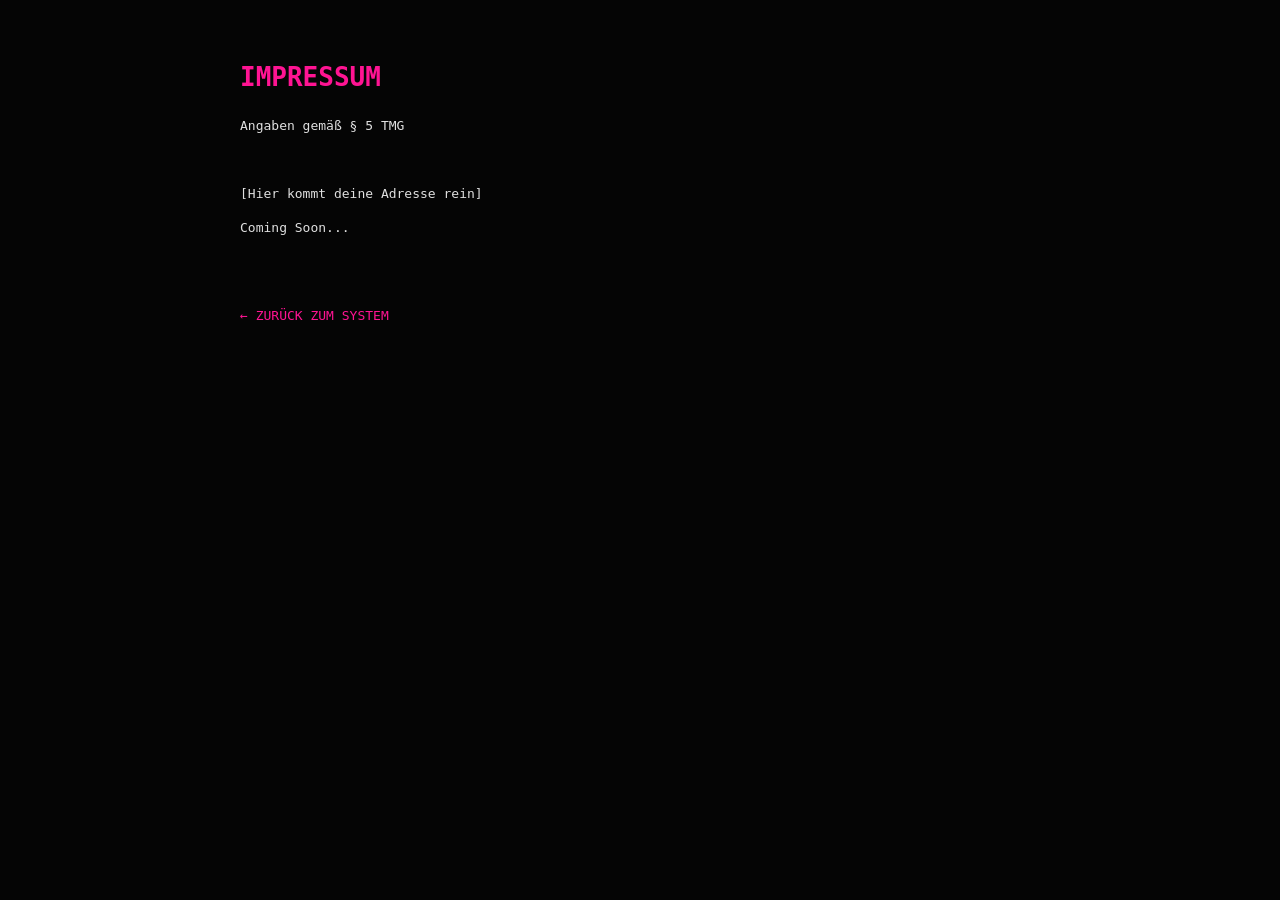
==== datenschutz.html @ 4d63f38e "Add files via upload" ====
<!DOCTYPE html>
<html lang="de">
<head>
    <meta charset="UTF-8">
    <meta name="viewport" content="width=device-width, initial-scale=1.0">
    <title>Datenschutz</title>
    <link rel="icon" type="image/png" href="logo.png">
    <style>
        body {
            background-color: #050505; /* Dein fast-schwarzer Hintergrund */
            color: #e0e0e0;            /* Helle Schrift */
            font-family: monospace;    /* Terminal Look */
            padding: 40px;
            max-width: 800px;
            margin: 0 auto;
            line-height: 1.6;
        }
        h1 { color: #FF1493; }         /* Dein Neon-Pink */
        a { color: #FF1493; text-decoration: none; }
    </style>
</head>
<body>
    <h1>IMPRESSUM</h1>
    <p>Angaben gemäß § 5 TMG</p>
    <br>
    <p>[Hier kommt deine Adresse rein]</p>
    <p>Coming Soon...</p>
    <br><br>
    <p><a href="index.html">← ZURÜCK ZUM SYSTEM</a></p>
</body>
</html>
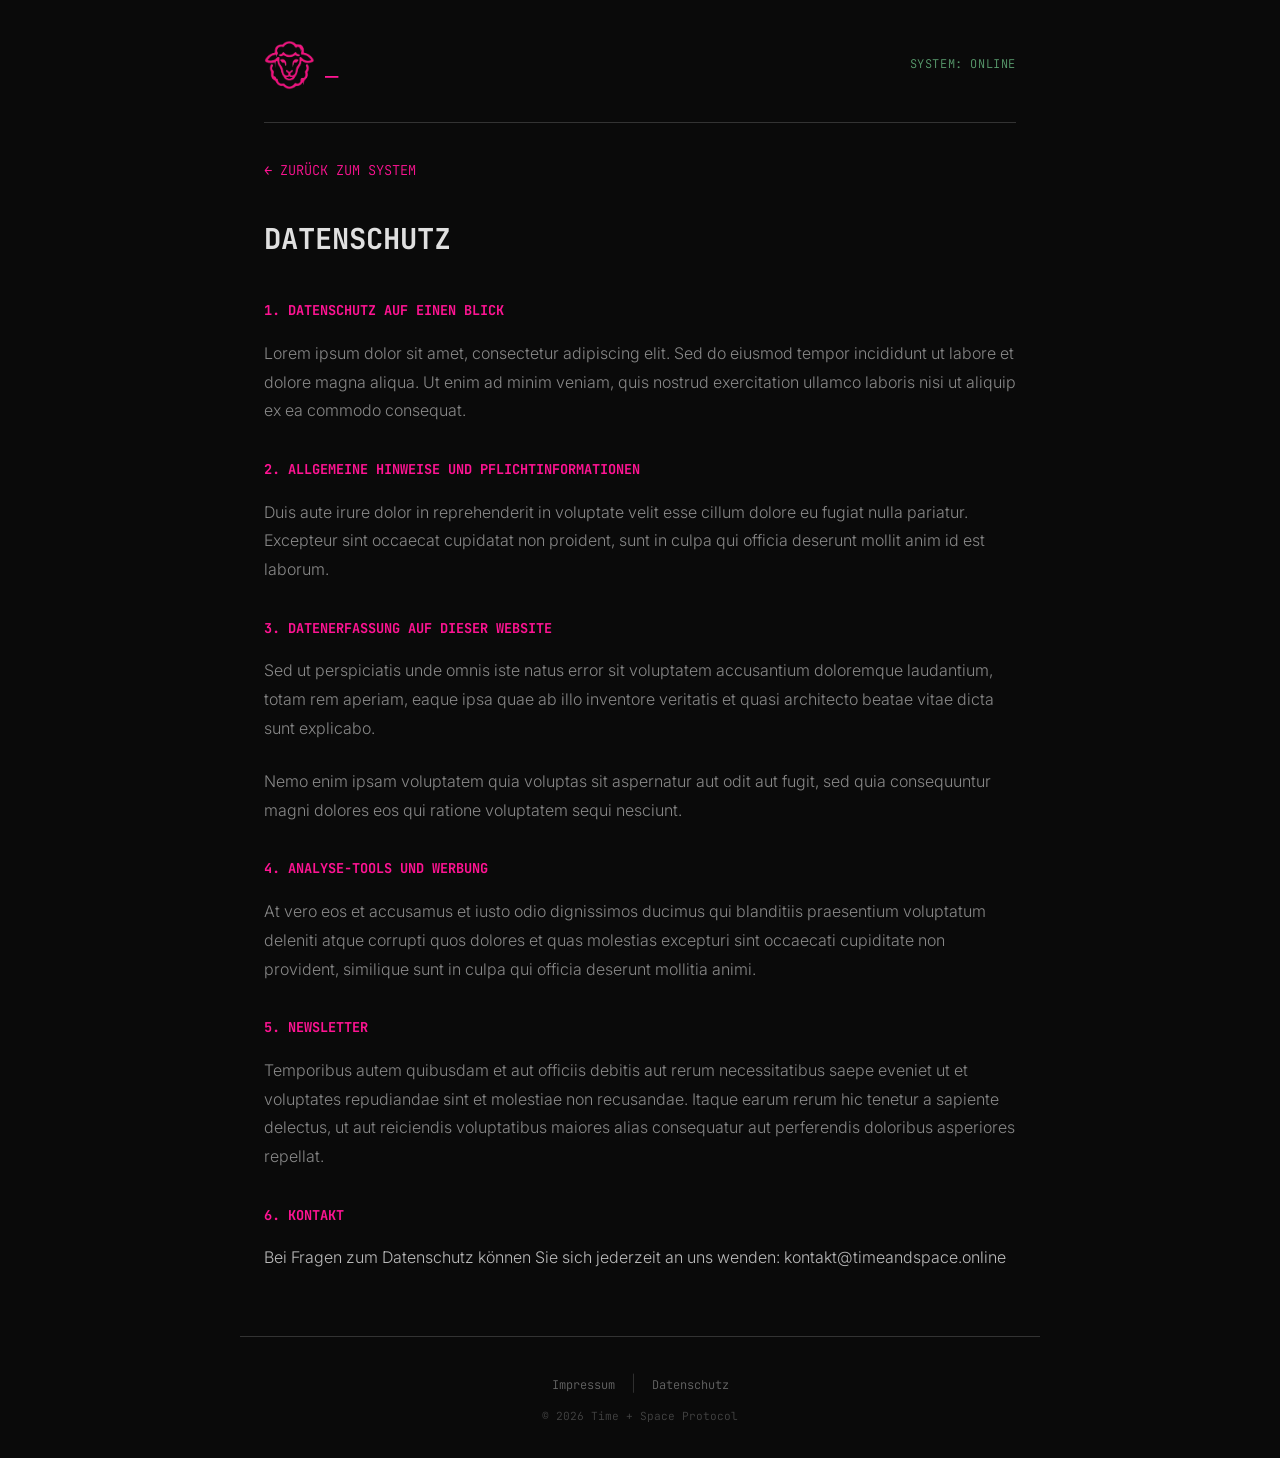
==== commit 7ef7c484: "Add files via upload" ====
--- a/datenschutz.html
+++ b/datenschutz.html
@@ -3,29 +3,212 @@
 <head>
     <meta charset="UTF-8">
     <meta name="viewport" content="width=device-width, initial-scale=1.0">
-    <title>Datenschutz</title>
+    <title>Datenschutz | Time & Space</title>
     <link rel="icon" type="image/png" href="logo.png">
+    <link rel="preconnect" href="https://fonts.googleapis.com">
+    <link rel="preconnect" href="https://fonts.gstatic.com" crossorigin>
+    <link href="https://fonts.googleapis.com/css2?family=Inter:wght@300;400&family=JetBrains+Mono:wght@400;700&display=swap" rel="stylesheet">
     <style>
+        *, *::before, *::after { margin: 0; padding: 0; box-sizing: border-box; }
+
         body {
-            background-color: #050505; /* Dein fast-schwarzer Hintergrund */
-            color: #e0e0e0;            /* Helle Schrift */
-            font-family: monospace;    /* Terminal Look */
-            padding: 40px;
+            background-color: #0A0A0A;
+            color: #E0E0E0;
+            font-family: 'Inter', sans-serif;
+            font-weight: 300;
+            line-height: 1.8;
+            min-height: 100vh;
+            display: flex;
+            flex-direction: column;
+        }
+
+        .terminal-container {
             max-width: 800px;
             margin: 0 auto;
-            line-height: 1.6;
-        }
-        h1 { color: #FF1493; }         /* Dein Neon-Pink */
-        a { color: #FF1493; text-decoration: none; }
+            padding: 40px 24px;
+            width: 100%;
+            flex: 1;
+        }
+
+        header {
+            display: flex;
+            justify-content: space-between;
+            align-items: center;
+            padding-bottom: 2rem;
+            border-bottom: 1px solid #333;
+            margin-bottom: 2rem;
+        }
+
+        header a {
+            display: flex;
+            align-items: center;
+            text-decoration: none;
+        }
+
+        header img {
+            height: 50px;
+            width: auto;
+        }
+
+        .blink {
+            margin-left: 10px;
+            font-size: 30px;
+            line-height: 0;
+            color: #FF1493;
+            animation: blink-anim 1s step-end infinite;
+        }
+
+        @keyframes blink-anim {
+            50% { opacity: 0; }
+        }
+
+        .status-light {
+            font-family: 'JetBrains Mono', monospace;
+            font-size: 0.75rem;
+            color: #5a9e6f;
+            letter-spacing: 0.05em;
+        }
+
+        .back-link {
+            display: inline-block;
+            color: #FF1493;
+            text-decoration: none;
+            font-family: 'JetBrains Mono', monospace;
+            font-size: 0.85rem;
+            margin-bottom: 2rem;
+            transition: opacity 0.2s;
+        }
+
+        .back-link:hover {
+            opacity: 0.7;
+        }
+
+        h1 {
+            font-family: 'JetBrains Mono', monospace;
+            font-size: 1.8rem;
+            font-weight: 700;
+            color: #E0E0E0;
+            margin-bottom: 2rem;
+        }
+
+        h3 {
+            font-family: 'JetBrains Mono', monospace;
+            font-size: 0.85rem;
+            font-weight: 700;
+            color: #FF1493;
+            margin-bottom: 1rem;
+            margin-top: 2rem;
+        }
+
+        p {
+            color: #888;
+            line-height: 1.8;
+            margin-bottom: 1.5rem;
+        }
+
+        .contact-info {
+            color: #bbb;
+        }
+
+        footer {
+            max-width: 800px;
+            margin: 0 auto;
+            padding: 2rem 24px;
+            border-top: 1px solid #333;
+            width: 100%;
+            text-align: center;
+        }
+
+        .legal-links {
+            margin-bottom: 0.5rem;
+        }
+
+        .legal-links a {
+            color: #666;
+            text-decoration: none;
+            font-family: 'JetBrains Mono', monospace;
+            font-size: 0.75rem;
+            transition: color 0.2s;
+        }
+
+        .legal-links a:hover {
+            color: #FF1493;
+        }
+
+        .separator {
+            color: #333;
+            margin: 0 0.75rem;
+        }
+
+        .copy {
+            color: #444;
+            font-size: 0.7rem;
+            font-family: 'JetBrains Mono', monospace;
+        }
     </style>
 </head>
 <body>
-    <h1>IMPRESSUM</h1>
-    <p>Angaben gemäß § 5 TMG</p>
-    <br>
-    <p>[Hier kommt deine Adresse rein]</p>
-    <p>Coming Soon...</p>
-    <br><br>
-    <p><a href="index.html">← ZURÜCK ZUM SYSTEM</a></p>
+    <div class="terminal-container">
+
+        <header>
+            <div style="display: flex; align-items: center;">
+                <a href="index.html">
+                    <img src="logo.png" alt="Pink Sheep Logo">
+                    <span class="blink">_</span>
+                </a>
+            </div>
+            <div class="status-light">SYSTEM: ONLINE</div>
+        </header>
+
+        <section>
+            <a href="index.html" class="back-link">&larr; ZUR&Uuml;CK ZUM SYSTEM</a>
+
+            <h1>DATENSCHUTZ</h1>
+
+            <h3>1. DATENSCHUTZ AUF EINEN BLICK</h3>
+            <p>
+                Lorem ipsum dolor sit amet, consectetur adipiscing elit. Sed do eiusmod tempor incididunt ut labore et dolore magna aliqua. Ut enim ad minim veniam, quis nostrud exercitation ullamco laboris nisi ut aliquip ex ea commodo consequat.
+            </p>
+
+            <h3>2. ALLGEMEINE HINWEISE UND PFLICHTINFORMATIONEN</h3>
+            <p>
+                Duis aute irure dolor in reprehenderit in voluptate velit esse cillum dolore eu fugiat nulla pariatur. Excepteur sint occaecat cupidatat non proident, sunt in culpa qui officia deserunt mollit anim id est laborum.
+            </p>
+
+            <h3>3. DATENERFASSUNG AUF DIESER WEBSITE</h3>
+            <p>
+                Sed ut perspiciatis unde omnis iste natus error sit voluptatem accusantium doloremque laudantium, totam rem aperiam, eaque ipsa quae ab illo inventore veritatis et quasi architecto beatae vitae dicta sunt explicabo.
+            </p>
+            <p>
+                Nemo enim ipsam voluptatem quia voluptas sit aspernatur aut odit aut fugit, sed quia consequuntur magni dolores eos qui ratione voluptatem sequi nesciunt.
+            </p>
+
+            <h3>4. ANALYSE-TOOLS UND WERBUNG</h3>
+            <p>
+                At vero eos et accusamus et iusto odio dignissimos ducimus qui blanditiis praesentium voluptatum deleniti atque corrupti quos dolores et quas molestias excepturi sint occaecati cupiditate non provident, similique sunt in culpa qui officia deserunt mollitia animi.
+            </p>
+
+            <h3>5. NEWSLETTER</h3>
+            <p>
+                Temporibus autem quibusdam et aut officiis debitis aut rerum necessitatibus saepe eveniet ut et voluptates repudiandae sint et molestiae non recusandae. Itaque earum rerum hic tenetur a sapiente delectus, ut aut reiciendis voluptatibus maiores alias consequatur aut perferendis doloribus asperiores repellat.
+            </p>
+
+            <h3>6. KONTAKT</h3>
+            <p class="contact-info">
+                Bei Fragen zum Datenschutz k&ouml;nnen Sie sich jederzeit an uns wenden: kontakt@timeandspace.online
+            </p>
+        </section>
+
+    </div>
+
+    <footer>
+        <div class="legal-links">
+            <a href="impressum.html">Impressum</a>
+            <span class="separator">|</span>
+            <a href="datenschutz.html">Datenschutz</a>
+        </div>
+        <div class="copy">&copy; 2026 Time + Space Protocol</div>
+    </footer>
+
 </body>
-</html>+</html>
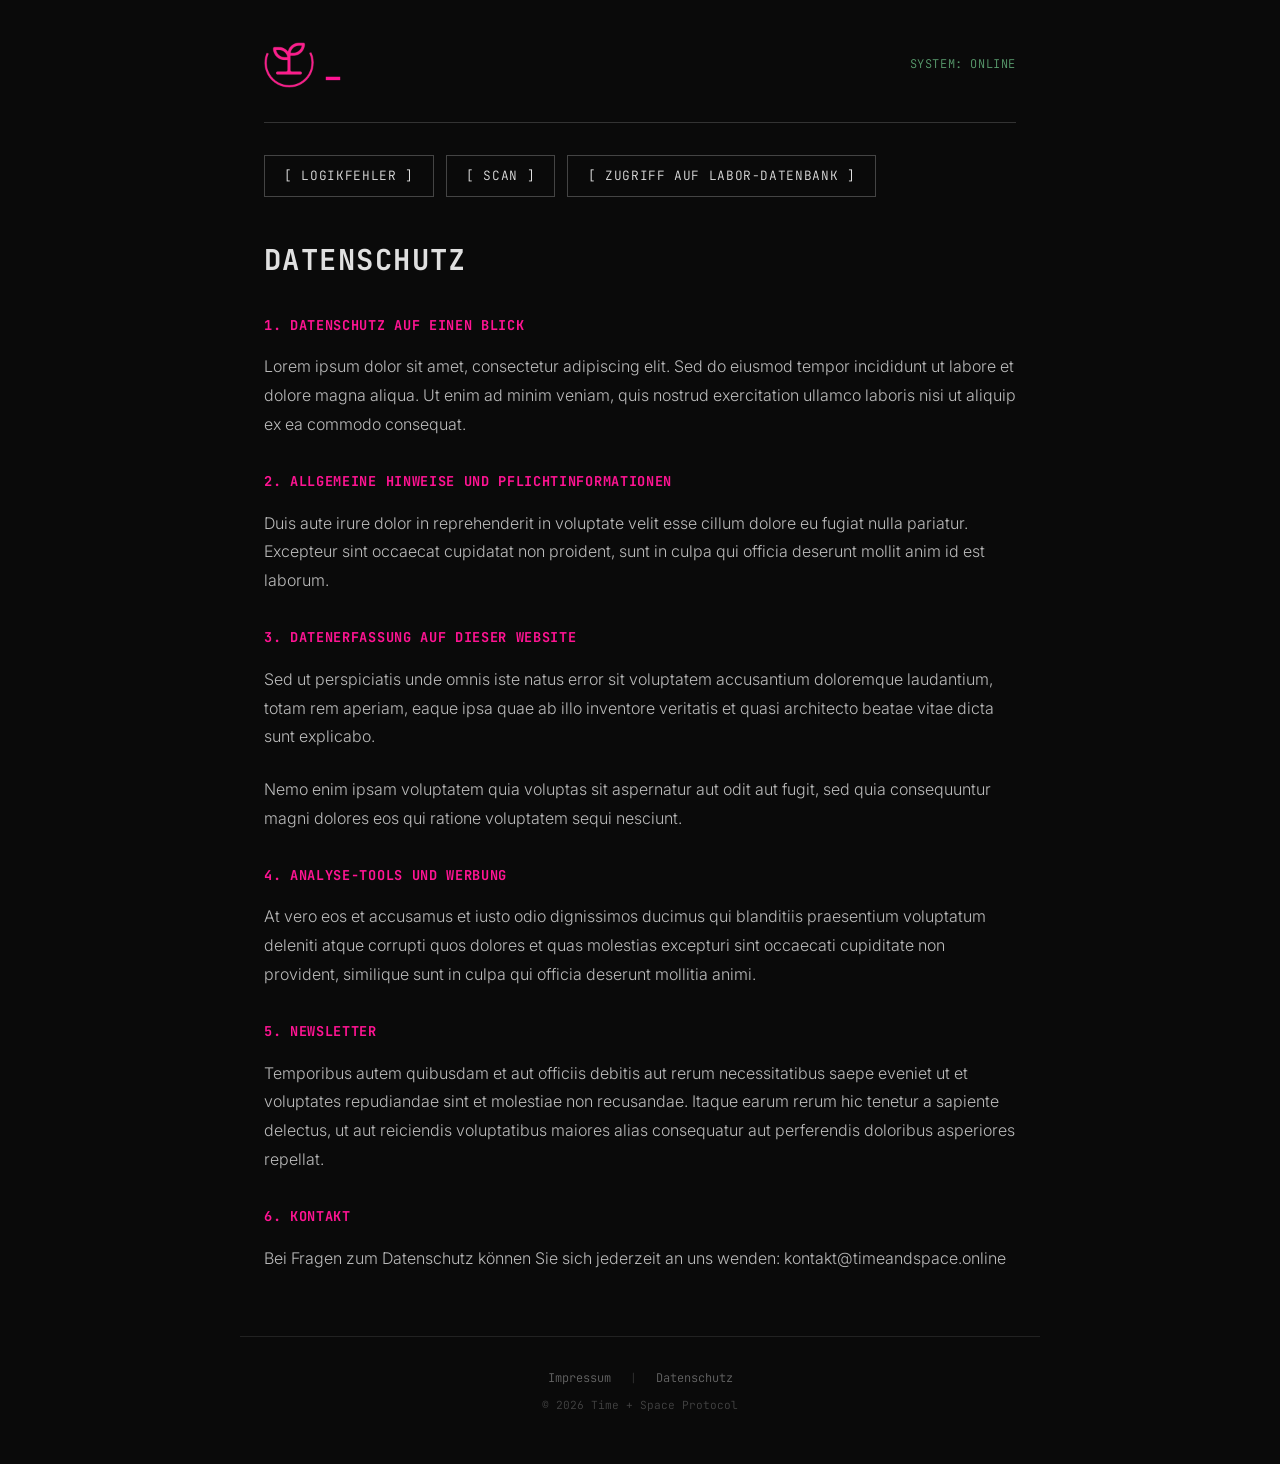
==== commit e51836ec: "Add files via upload" ====
--- a/datenschutz.html
+++ b/datenschutz.html
@@ -8,150 +8,13 @@
     <link rel="preconnect" href="https://fonts.googleapis.com">
     <link rel="preconnect" href="https://fonts.gstatic.com" crossorigin>
     <link href="https://fonts.googleapis.com/css2?family=Inter:wght@300;400&family=JetBrains+Mono:wght@400;700&display=swap" rel="stylesheet">
-    <style>
-        *, *::before, *::after { margin: 0; padding: 0; box-sizing: border-box; }
-
-        body {
-            background-color: #0A0A0A;
-            color: #E0E0E0;
-            font-family: 'Inter', sans-serif;
-            font-weight: 300;
-            line-height: 1.8;
-            min-height: 100vh;
-            display: flex;
-            flex-direction: column;
-        }
-
-        .terminal-container {
-            max-width: 800px;
-            margin: 0 auto;
-            padding: 40px 24px;
-            width: 100%;
-            flex: 1;
-        }
-
-        header {
-            display: flex;
-            justify-content: space-between;
-            align-items: center;
-            padding-bottom: 2rem;
-            border-bottom: 1px solid #333;
-            margin-bottom: 2rem;
-        }
-
-        header a {
-            display: flex;
-            align-items: center;
-            text-decoration: none;
-        }
-
-        header img {
-            height: 50px;
-            width: auto;
-        }
-
-        .blink {
-            margin-left: 10px;
-            font-size: 30px;
-            line-height: 0;
-            color: #FF1493;
-            animation: blink-anim 1s step-end infinite;
-        }
-
-        @keyframes blink-anim {
-            50% { opacity: 0; }
-        }
-
-        .status-light {
-            font-family: 'JetBrains Mono', monospace;
-            font-size: 0.75rem;
-            color: #5a9e6f;
-            letter-spacing: 0.05em;
-        }
-
-        .back-link {
-            display: inline-block;
-            color: #FF1493;
-            text-decoration: none;
-            font-family: 'JetBrains Mono', monospace;
-            font-size: 0.85rem;
-            margin-bottom: 2rem;
-            transition: opacity 0.2s;
-        }
-
-        .back-link:hover {
-            opacity: 0.7;
-        }
-
-        h1 {
-            font-family: 'JetBrains Mono', monospace;
-            font-size: 1.8rem;
-            font-weight: 700;
-            color: #E0E0E0;
-            margin-bottom: 2rem;
-        }
-
-        h3 {
-            font-family: 'JetBrains Mono', monospace;
-            font-size: 0.85rem;
-            font-weight: 700;
-            color: #FF1493;
-            margin-bottom: 1rem;
-            margin-top: 2rem;
-        }
-
-        p {
-            color: #888;
-            line-height: 1.8;
-            margin-bottom: 1.5rem;
-        }
-
-        .contact-info {
-            color: #bbb;
-        }
-
-        footer {
-            max-width: 800px;
-            margin: 0 auto;
-            padding: 2rem 24px;
-            border-top: 1px solid #333;
-            width: 100%;
-            text-align: center;
-        }
-
-        .legal-links {
-            margin-bottom: 0.5rem;
-        }
-
-        .legal-links a {
-            color: #666;
-            text-decoration: none;
-            font-family: 'JetBrains Mono', monospace;
-            font-size: 0.75rem;
-            transition: color 0.2s;
-        }
-
-        .legal-links a:hover {
-            color: #FF1493;
-        }
-
-        .separator {
-            color: #333;
-            margin: 0 0.75rem;
-        }
-
-        .copy {
-            color: #444;
-            font-size: 0.7rem;
-            font-family: 'JetBrains Mono', monospace;
-        }
-    </style>
+    <link rel="stylesheet" href="style.css">
 </head>
-<body>
+<body class="subpage">
     <div class="terminal-container">
 
         <header>
-            <div style="display: flex; align-items: center;">
+            <div class="logo">
                 <a href="index.html">
                     <img src="logo.png" alt="Pink Sheep Logo">
                     <span class="blink">_</span>
@@ -160,9 +23,13 @@
             <div class="status-light">SYSTEM: ONLINE</div>
         </header>
 
+        <nav class="site-nav">
+            <a href="index.html" class="btn-terminal">[ LOGIKFEHLER ]</a>
+            <a href="https://scan.timeandspace.online" class="btn-terminal">[ SCAN ]</a>
+            <a href="https://explore.timeandspace.online" class="btn-terminal">[ ZUGRIFF AUF LABOR-DATENBANK ]</a>
+        </nav>
+
         <section>
-            <a href="index.html" class="back-link">&larr; ZUR&Uuml;CK ZUM SYSTEM</a>
-
             <h1>DATENSCHUTZ</h1>
 
             <h3>1. DATENSCHUTZ AUF EINEN BLICK</h3>
--- a/style.css
+++ b/style.css
@@ -0,0 +1,1191 @@
+/* RESET & VARIABLEN */
+:root {
+    --bg-color: #0A0A0A;       /* Deep Dark */
+    --text-color: #E0E0E0;     /* Off-White */
+    --accent-color: #FF1493;   /* Pink Sheep Neon */
+    --muted-color: #666666;    /* Grau für unwichtiges */
+    --card-bg: #111111;        /* Karten Hintergrund */
+    --border-color: #333333;   /* Rahmen */
+
+    --font-system: 'JetBrains Mono', monospace;
+    --font-human: 'Inter', sans-serif;
+
+    /* Scan-spezifische Variablen (global, stören nicht) */
+    --surface: #111111;
+    --surface2: #1a1a1a;
+    --accent-glow: rgba(255, 20, 147, 0.12);
+    --accent-hover: #ff3da5;
+    --red: #c0504d;
+    --green: #5a9e6f;
+}
+
+* { box-sizing: border-box; margin: 0; padding: 0; }
+
+body {
+    background-color: var(--bg-color);
+    color: var(--text-color);
+    font-family: var(--font-human);
+    line-height: 1.6;
+    font-weight: 300;
+    padding-bottom: 50px;
+}
+
+/* LAYOUT */
+.terminal-container {
+    max-width: 680px;
+    margin: 0 auto;
+    padding: 2rem 1.5rem;
+    min-height: 100vh;
+    display: flex;
+    flex-direction: column;
+}
+
+/* TYPO HELPERS */
+h1, h2, h3, .logo, .btn-primary, .btn-secondary, summary {
+    font-family: var(--font-system);
+    text-transform: uppercase;
+    letter-spacing: 0.05em;
+}
+
+.highlight-neon { color: var(--accent-color); font-weight: 700; }
+.highlight-text { color: var(--accent-color); }
+.highlight-keyword { color: var(--text-color); font-weight: 700; border-bottom: 2px solid var(--accent-color); }
+.accent-arrow { color: var(--accent-color); }
+.muted { color: var(--muted-color); }
+.muted-strike { color: #777; }
+
+/* HEADER */
+header {
+    display: flex;
+    justify-content: space-between;
+    align-items: center;
+    padding-bottom: 2rem;
+    border-bottom: 1px solid #333;
+    margin-bottom: 2rem;
+}
+.logo { display: flex; align-items: center; font-weight: 700; font-size: 1.2rem; }
+.logo a { display: flex; align-items: center; text-decoration: none; }
+.logo img { height: 50px; width: auto; }
+.blink { color: var(--accent-color); animation: blinker 1.2s linear infinite; margin-left: 10px; font-size: 30px; line-height: 0; }
+@keyframes blinker { 50% { opacity: 0; } }
+
+.status-light {
+    font-family: var(--font-system);
+    font-size: 0.75rem;
+    color: var(--green);
+    letter-spacing: 0.05em;
+}
+
+/* HERO */
+.hero { margin-bottom: 4rem; }
+.hero h1 { font-size: 1.8rem; line-height: 1.3; margin-bottom: 1.5rem; color: #fff; }
+.hero .subline { font-size: 1.1rem; color: #BBB; margin-bottom: 1.5rem; }
+.hero .clarifier {
+    font-size: 1rem;
+    color: #999;
+    border-left: 2px solid #333;
+    padding-left: 1rem;
+    margin-top: 1.5rem;
+    font-style: italic;
+}
+.hero .clarifier strong { color: #ddd; font-weight: 400; }
+
+/* MAIN INTERFACE CARD */
+.interface-card {
+    background: var(--card-bg);
+    border: 1px solid var(--border-color);
+    padding: 2rem;
+    margin-bottom: 4rem;
+    position: relative;
+    box-shadow: 0 4px 20px rgba(0,0,0,0.5);
+}
+
+.interface-card h3 {
+    font-size: 1rem;
+    color: #fff;
+    margin-bottom: 1.5rem;
+    border-bottom: 1px solid #222;
+    padding-bottom: 10px;
+}
+
+.card-content p { margin-bottom: 0.5rem; font-family: var(--font-system); font-size: 0.9rem; color: #ccc; }
+.small-prompt { font-size: 0.8rem; color: var(--muted-color) !important; margin-top: 1rem; margin-bottom: 0.5rem !important; }
+
+/* BUTTONS */
+.btn-primary {
+    background: var(--accent-color);
+    color: #000;
+    border: none;
+    padding: 1rem 1.5rem;
+    font-size: 1rem;
+    font-weight: 700;
+    cursor: pointer;
+    width: 100%;
+    margin-top: 1rem;
+    transition: transform 0.2s;
+}
+.btn-primary:hover { transform: translateY(-2px); box-shadow: 0 0 15px rgba(255, 20, 147, 0.4); }
+
+.btn-secondary {
+    display: inline-block;
+    color: var(--text-color);
+    text-decoration: none;
+    border: 1px solid #444;
+    padding: 0.8rem 1.5rem;
+    font-size: 0.85rem;
+    transition: all 0.3s ease;
+}
+.btn-secondary:hover { border-color: var(--accent-color); color: var(--accent-color); }
+
+/* TOGGLES / ACCORDION (DETAILS) */
+.details-stack { margin-bottom: 4rem; border-top: 1px solid #222; }
+
+details {
+    border-bottom: 1px solid #222;
+    padding: 1rem 0;
+}
+
+summary {
+    cursor: pointer;
+    list-style: none; /* Standard Dreieck weg */
+    color: #888;
+    font-size: 0.9rem;
+    transition: color 0.3s;
+    user-select: none;
+}
+summary:hover { color: var(--accent-color); }
+summary::-webkit-details-marker { display: none; } /* Chrome Dreieck weg */
+
+/* Custom Plus/Minus Marker */
+summary::after { content: "+"; float: right; font-weight: bold; }
+details[open] summary::after { content: "-"; color: var(--accent-color); }
+details[open] summary { color: #fff; margin-bottom: 1rem; }
+
+/* Inhalt der Toggles */
+.details-content {
+    padding-left: 1rem;
+    padding-bottom: 1rem;
+    border-left: 1px solid #333;
+    font-size: 0.95rem;
+    color: #bbb;
+}
+.details-content p { margin-bottom: 0.8rem; }
+.details-content ul { padding-left: 1.2rem; }
+.details-content li { margin-bottom: 0.5rem; }
+.step-number { color: var(--accent-color); font-family: var(--font-system); margin-right: 5px; }
+.mode-item { margin-bottom: 1rem; padding-bottom: 1rem; border-bottom: 1px dotted #222; }
+.mode-item:last-child { border-bottom: none; }
+
+/* --- FIX FÜR DEN LABOR BUTTON --- */
+
+.btn-terminal {
+    display: inline-block;
+    color: #E0E0E0;            /* Helle Schrift */
+    text-decoration: none;     /* Unterstrich weg */
+    border: 1px solid #444;    /* Dezenter Rahmen */
+    padding: 0.8rem 1.5rem;    /* Innenabstand */
+    font-family: 'JetBrains Mono', monospace; /* Terminal Schriftart */
+    font-size: 0.85rem;
+    text-transform: uppercase;
+    letter-spacing: 0.05em;
+    transition: all 0.3s ease;
+    margin-bottom: 0.5rem;
+}
+
+.btn-terminal:hover {
+    border-color: #FF1493;     /* Pinker Rahmen beim Drüberfahren */
+    color: #FF1493;            /* Pinke Schrift */
+    box-shadow: 0 0 8px rgba(255, 20, 147, 0.3); /* Leichtes Leuchten */
+}
+/* FOOTER */
+.labor-link {
+    text-align: center;
+    margin-bottom: 4rem;
+    display: flex;
+    flex-direction: column;
+    align-items: center;
+    gap: 0.75rem;
+}
+.meta-info { margin-top: 0.5rem; font-size: 0.8rem; color: #555; }
+
+footer {
+    border-top: 1px solid #222;
+    padding-top: 2rem;
+    text-align: center;
+    font-family: var(--font-system);
+    font-size: 0.7rem;
+    color: #444;
+}
+.legal-links { margin-bottom: 0.5rem; }
+.legal-links a { color: #666; text-decoration: none; font-family: var(--font-system); font-size: 0.75rem; transition: color 0.2s; }
+.legal-links a:hover { color: var(--accent-color); }
+.separator { color: #333; margin: 0 0.75rem; }
+.copy { color: #444; font-size: 0.7rem; font-family: var(--font-system); }
+
+
+/* ══════════════════════════════════════════
+   SUBPAGE STYLES (Impressum, Datenschutz)
+   Unter body.subpage gescoped,
+   damit sie die index.html nicht beeinflussen.
+   ══════════════════════════════════════════ */
+
+body.subpage {
+    min-height: 100vh;
+    display: flex;
+    flex-direction: column;
+}
+
+body.subpage .terminal-container {
+    max-width: 800px;
+    padding: 40px 24px;
+    flex: 1;
+}
+
+
+body.subpage .blink {
+    animation-name: blink-anim;
+}
+
+@keyframes blink-anim {
+    50% { opacity: 0; }
+}
+
+body.subpage .site-nav {
+    display: flex;
+    flex-wrap: wrap;
+    gap: 0.75rem;
+    margin-bottom: 2rem;
+}
+
+body.subpage .site-nav .btn-terminal {
+    font-size: 0.8rem;
+    padding: 0.6rem 1.2rem;
+}
+
+body.subpage h1 {
+    font-size: 1.8rem;
+    font-weight: 700;
+    color: var(--text-color);
+    margin-bottom: 2rem;
+}
+
+body.subpage h3 {
+    font-size: 0.85rem;
+    font-weight: 700;
+    color: var(--accent-color);
+    margin-bottom: 1rem;
+    margin-top: 2rem;
+}
+
+body.subpage section p {
+    color: #bbb;
+    line-height: 1.8;
+    margin-bottom: 1.5rem;
+}
+
+body.subpage .contact-info {
+    color: #bbb;
+}
+
+body.subpage .muted {
+    color: #888;
+}
+
+body.subpage footer {
+    max-width: 800px;
+    margin: 0 auto;
+    width: 100%;
+}
+
+
+
+/* ══════════════════════════════════════════
+   METASCHAF-SCAN STYLES
+   Alle unter .scan-page gescoped,
+   damit sie die index.html nicht beeinflussen.
+   ══════════════════════════════════════════ */
+
+/* --- SCAN: KEYFRAMES (global, kein Konflikt) --- */
+@keyframes orbFloat {
+    0%, 100% { transform: translate(0, 0) scale(1); }
+    33% { transform: translate(30px, -20px) scale(1.05); }
+    66% { transform: translate(-20px, 30px) scale(0.95); }
+}
+
+@keyframes scanLineMove {
+    0% { top: -2px; opacity: 0; }
+    5% { opacity: 0.4; }
+    95% { opacity: 0.4; }
+    100% { top: 100vh; opacity: 0; }
+}
+
+@keyframes fadeUp {
+    from { opacity: 0; transform: translateY(24px); }
+    to { opacity: 1; transform: translateY(0); }
+}
+
+@keyframes fadeIn {
+    from { opacity: 0; }
+    to { opacity: 1; }
+}
+
+@keyframes shimmer {
+    0% { background-position: -200% center; }
+    100% { background-position: 200% center; }
+}
+
+@keyframes spin {
+    to { transform: rotate(360deg); }
+}
+
+/* --- SCAN: AMBIENT BACKGROUND --- */
+.scan-page .ambient {
+    position: fixed;
+    top: 0; left: 0; right: 0; bottom: 0;
+    pointer-events: none;
+    z-index: 0;
+    overflow: hidden;
+}
+
+.scan-page .ambient-orb {
+    position: absolute;
+    border-radius: 50%;
+    filter: blur(120px);
+    opacity: 0.04;
+    animation: orbFloat 20s ease-in-out infinite;
+}
+
+.scan-page .ambient-orb:nth-child(1) {
+    width: 600px; height: 600px;
+    background: var(--accent-color);
+    top: -200px; right: -200px;
+    animation-delay: 0s;
+}
+
+.scan-page .ambient-orb:nth-child(2) {
+    width: 500px; height: 500px;
+    background: #6366f1;
+    bottom: -150px; left: -200px;
+    animation-delay: -10s;
+}
+
+/* --- SCAN: SCAN LINE EFFECT --- */
+.scan-page .scan-line {
+    position: fixed;
+    top: -2px;
+    left: 0;
+    right: 0;
+    height: 2px;
+    background: linear-gradient(90deg, transparent, var(--accent-color), transparent);
+    opacity: 0;
+    pointer-events: none;
+    z-index: 9999;
+    animation: scanLineMove 8s linear infinite;
+}
+
+/* --- SCAN: ANIMATIONS --- */
+.scan-page .animate-fade-up {
+    opacity: 0;
+    animation: fadeUp 0.7s ease forwards;
+}
+
+.scan-page .delay-1 { animation-delay: 0.1s; }
+.scan-page .delay-2 { animation-delay: 0.25s; }
+.scan-page .delay-3 { animation-delay: 0.4s; }
+.scan-page .delay-4 { animation-delay: 0.55s; }
+.scan-page .delay-5 { animation-delay: 0.7s; }
+.scan-page .delay-6 { animation-delay: 0.85s; }
+
+/* --- SCAN: CONTAINER --- */
+.scan-page .container {
+    max-width: 680px;
+    margin: 0 auto;
+    padding: 0 24px;
+}
+
+/* --- SCAN: TOP NAV --- */
+.scan-page .top-nav {
+    display: flex;
+    justify-content: space-between;
+    align-items: center;
+    padding: 20px 0 60px;
+    position: relative;
+    z-index: 10;
+}
+
+.scan-page .logo-area {
+    display: flex;
+    align-items: center;
+}
+
+.scan-page .logo-area a {
+    display: flex;
+    align-items: center;
+    text-decoration: none;
+}
+
+.scan-page .logo-area img {
+    height: 50px;
+    width: auto;
+}
+
+.scan-page .nav-links {
+    display: flex;
+    gap: 16px;
+    align-items: center;
+}
+
+.scan-page .nav-links a {
+    font-family: var(--font-system);
+    font-size: 0.78rem;
+    color: var(--muted-color);
+    text-decoration: none;
+    letter-spacing: 0.5px;
+    transition: color 0.2s;
+}
+
+.scan-page .nav-links a:hover {
+    color: var(--accent-color);
+}
+
+.scan-page .nav-links a.blog-link {
+    color: var(--accent-color);
+    border: 1px solid rgba(255, 20, 147, 0.3);
+    padding: 6px 14px;
+    transition: all 0.2s;
+}
+
+.scan-page .nav-links a.blog-link:hover {
+    background: rgba(255, 20, 147, 0.1);
+    border-color: var(--accent-color);
+}
+
+.scan-page .btn-terminal-nav {
+    display: inline-block;
+    text-decoration: none;
+}
+
+.scan-page .btn-terminal-nav img {
+    height: 36px;
+    width: auto;
+    transition: all 0.3s ease;
+    opacity: 0.85;
+}
+
+.scan-page .btn-terminal-nav:hover img {
+    opacity: 1;
+    filter: drop-shadow(0 0 8px rgba(255, 20, 147, 0.4));
+}
+
+/* --- SCAN: INTRO SCREEN --- */
+.scan-page #intro {
+    min-height: calc(100vh - 140px);
+    display: flex;
+    flex-direction: column;
+    justify-content: center;
+    padding: 40px 0 60px;
+    position: relative;
+    z-index: 1;
+}
+
+.scan-page .intro-badge {
+    display: inline-block;
+    font-family: var(--font-system);
+    font-size: 11px;
+    letter-spacing: 3px;
+    text-transform: uppercase;
+    color: var(--accent-color);
+    border: 1px solid rgba(255, 20, 147, 0.3);
+    padding: 6px 18px;
+    margin-bottom: 36px;
+    opacity: 0.85;
+    width: fit-content;
+}
+
+.scan-page .intro-text {
+    font-size: 1.05rem;
+    color: var(--muted-color);
+    margin-bottom: 16px;
+    max-width: 540px;
+}
+
+.scan-page .intro-details {
+    display: flex;
+    gap: 28px;
+    margin: 36px 0 44px;
+    font-size: 0.88rem;
+    color: var(--muted-color);
+}
+
+.scan-page .intro-details span {
+    display: flex;
+    align-items: center;
+    gap: 10px;
+}
+
+.scan-page .intro-details .dot {
+    width: 6px;
+    height: 6px;
+    background: var(--accent-color);
+    border-radius: 50%;
+    flex-shrink: 0;
+}
+
+.scan-page #typewriter-cursor {
+    display: inline-block;
+    width: 3px;
+    height: 0.9em;
+    background: var(--accent-color);
+    margin-left: 4px;
+    vertical-align: text-bottom;
+    animation: blinker 0.8s step-end infinite;
+}
+
+.scan-page .btn-start {
+    display: inline-flex;
+    align-items: center;
+    gap: 12px;
+    background: var(--accent-color);
+    color: #000;
+    font-size: 1rem;
+    font-weight: 700;
+    padding: 1rem 2rem;
+    border: none;
+    cursor: pointer;
+    transition: all 0.3s;
+    font-family: var(--font-system);
+    text-transform: uppercase;
+    letter-spacing: 0.05em;
+    position: relative;
+    overflow: hidden;
+}
+
+.scan-page .btn-start::before {
+    content: '';
+    position: absolute;
+    top: 0; left: 0; right: 0; bottom: 0;
+    background: linear-gradient(90deg, transparent, rgba(255,255,255,0.15), transparent);
+    background-size: 200% 100%;
+    animation: shimmer 3s ease infinite;
+}
+
+.scan-page .btn-start:hover {
+    transform: translateY(-2px);
+    box-shadow: 0 0 15px rgba(255, 20, 147, 0.4);
+}
+
+.scan-page .btn-start .arrow {
+    transition: transform 0.3s;
+}
+
+.scan-page .btn-start:hover .arrow {
+    transform: translateX(5px);
+}
+
+/* --- SCAN: SCAN SCREEN --- */
+.scan-page #scan {
+    display: none;
+    min-height: 100vh;
+    padding: 40px 0 80px;
+    position: relative;
+    z-index: 1;
+}
+
+.scan-page .progress-bar {
+    position: fixed;
+    top: 0;
+    left: 0;
+    height: 3px;
+    background: linear-gradient(90deg, var(--accent-color), var(--accent-hover));
+    transition: width 0.5s cubic-bezier(0.4, 0, 0.2, 1);
+    z-index: 100;
+    box-shadow: 0 0 12px rgba(255, 20, 147, 0.4);
+}
+
+.scan-page .scan-header {
+    display: flex;
+    justify-content: space-between;
+    align-items: center;
+    margin-bottom: 48px;
+    padding-top: 24px;
+}
+
+.scan-page .scan-logo {
+    display: flex;
+    align-items: center;
+    gap: 10px;
+}
+
+.scan-page .scan-logo img {
+    height: 30px;
+    width: auto;
+}
+
+.scan-page .scan-logo-text {
+    font-family: var(--font-system);
+    font-size: 0.95rem;
+    color: var(--accent-color);
+    font-weight: 700;
+}
+
+.scan-page .scan-counter {
+    font-family: var(--font-system);
+    font-size: 0.82rem;
+    color: var(--muted-color);
+    font-variant-numeric: tabular-nums;
+}
+
+.scan-page .question-container {
+    animation: fadeUp 0.5s ease;
+}
+
+.scan-page .question-number {
+    font-family: var(--font-system);
+    font-size: 0.75rem;
+    text-transform: uppercase;
+    letter-spacing: 3px;
+    color: var(--accent-color);
+    margin-bottom: 18px;
+    opacity: 0.8;
+}
+
+.scan-page .question-text {
+    font-family: var(--font-system);
+    font-size: clamp(1.1rem, 2.5vw, 1.4rem);
+    font-weight: 700;
+    line-height: 1.4;
+    margin-bottom: 12px;
+    color: #fff;
+}
+
+.scan-page .question-context {
+    font-size: 0.92rem;
+    color: var(--muted-color);
+    margin-bottom: 36px;
+    font-style: italic;
+    opacity: 0.8;
+}
+
+.scan-page .answers {
+    display: flex;
+    flex-direction: column;
+    gap: 12px;
+}
+
+.scan-page .answer-btn {
+    display: block;
+    width: 100%;
+    text-align: left;
+    background: var(--surface);
+    border: 1px solid var(--border-color);
+    padding: 20px 24px;
+    color: var(--text-color);
+    font-size: 0.95rem;
+    font-family: var(--font-human);
+    line-height: 1.5;
+    cursor: pointer;
+    transition: all 0.25s;
+    position: relative;
+    overflow: hidden;
+}
+
+.scan-page .answer-btn::before {
+    content: '';
+    position: absolute;
+    left: 0;
+    top: 0;
+    bottom: 0;
+    width: 0;
+    background: var(--accent-color);
+    transition: width 0.25s;
+}
+
+.scan-page .answer-btn:hover {
+    border-color: var(--accent-color);
+    background: var(--accent-glow);
+    transform: translateX(6px);
+}
+
+.scan-page .answer-btn:hover::before {
+    width: 3px;
+}
+
+.scan-page .answer-btn.selected {
+    border-color: var(--accent-color);
+    background: var(--accent-glow);
+    box-shadow: 0 0 0 1px var(--accent-color);
+}
+
+.scan-page .answer-btn.selected::before {
+    width: 3px;
+}
+
+/* --- SCAN: PROCESSING SCREEN --- */
+.scan-page #processing {
+    display: none;
+    min-height: 100vh;
+    justify-content: center;
+    align-items: center;
+    text-align: center;
+    position: relative;
+    z-index: 1;
+}
+
+.scan-page .processing-content {
+    animation: fadeIn 0.5s ease;
+}
+
+.scan-page .processing-ring {
+    width: 80px;
+    height: 80px;
+    border: 2px solid var(--border-color);
+    border-top-color: var(--accent-color);
+    border-radius: 50%;
+    animation: spin 1.2s linear infinite;
+    margin: 0 auto 32px;
+}
+
+.scan-page .processing-text {
+    font-family: var(--font-system);
+    font-size: 0.85rem;
+    color: var(--muted-color);
+    letter-spacing: 1px;
+}
+
+.scan-page .processing-detail {
+    font-size: 0.8rem;
+    color: var(--muted-color);
+    opacity: 0.5;
+    margin-top: 12px;
+}
+
+/* --- SCAN: RESULT SCREEN --- */
+.scan-page #result {
+    display: none;
+    padding: 60px 0 80px;
+    position: relative;
+    z-index: 1;
+}
+
+.scan-page .result-intro {
+    text-align: center;
+    margin-bottom: 48px;
+    animation: fadeUp 0.6s ease;
+}
+
+.scan-page .result-intro .label {
+    font-family: var(--font-system);
+    font-size: 0.75rem;
+    text-transform: uppercase;
+    letter-spacing: 4px;
+    color: var(--accent-color);
+    margin-bottom: 18px;
+}
+
+.scan-page .result-intro h2 {
+    font-size: clamp(1.4rem, 3.5vw, 2rem);
+    margin-bottom: 12px;
+    color: #fff;
+}
+
+.scan-page .result-card {
+    background: var(--surface);
+    border: 1px solid var(--border-color);
+    padding: 40px;
+    margin-bottom: 24px;
+    animation: fadeUp 0.6s ease 0.15s both;
+}
+
+.scan-page .result-card h3 {
+    font-size: 1.1rem;
+    color: var(--accent-color);
+    margin-bottom: 20px;
+    line-height: 1.4;
+}
+
+.scan-page .result-card p {
+    color: var(--muted-color);
+    margin-bottom: 16px;
+    font-size: 0.98rem;
+}
+
+.scan-page .result-card p:last-child { margin-bottom: 0; }
+
+.scan-page .result-section {
+    margin-top: 28px;
+    padding-top: 28px;
+    border-top: 1px solid var(--border-color);
+}
+
+.scan-page .result-section h4 {
+    font-family: var(--font-system);
+    font-size: 0.78rem;
+    text-transform: uppercase;
+    letter-spacing: 2px;
+    color: var(--accent-color);
+    margin-bottom: 16px;
+}
+
+.scan-page .pattern-list {
+    list-style: none;
+    display: flex;
+    flex-direction: column;
+    gap: 12px;
+}
+
+.scan-page .pattern-list li {
+    padding-left: 22px;
+    position: relative;
+    color: var(--muted-color);
+    font-size: 0.98rem;
+}
+
+.scan-page .pattern-list li::before {
+    content: '>>';
+    position: absolute;
+    left: 0;
+    color: var(--accent-color);
+    font-family: var(--font-system);
+    font-size: 0.8rem;
+}
+
+.scan-page .exploit-card {
+    background: rgba(192, 80, 77, 0.06);
+    border: 1px solid rgba(192, 80, 77, 0.15);
+    padding: 32px;
+    margin-bottom: 20px;
+    animation: fadeUp 0.6s ease 0.3s both;
+}
+
+.scan-page .exploit-card h3 {
+    color: var(--red);
+    font-size: 1rem;
+    margin-bottom: 18px;
+}
+
+.scan-page .exploit-card p {
+    color: var(--muted-color);
+    font-size: 0.98rem;
+    margin-bottom: 14px;
+}
+
+.scan-page .exploit-examples {
+    font-family: var(--font-system);
+    font-size: 0.8rem;
+    color: var(--red);
+    opacity: 0.7;
+    margin-top: 12px;
+}
+
+.scan-page .unlock-card {
+    background: rgba(90, 158, 111, 0.06);
+    border: 1px solid rgba(90, 158, 111, 0.15);
+    padding: 32px;
+    margin-bottom: 20px;
+    animation: fadeUp 0.6s ease 0.45s both;
+}
+
+.scan-page .unlock-card h3 {
+    color: var(--green);
+    font-size: 1rem;
+    margin-bottom: 18px;
+}
+
+.scan-page .unlock-card p {
+    color: var(--muted-color);
+    font-size: 0.98rem;
+    margin-bottom: 14px;
+}
+
+.scan-page .micro-experiment {
+    background: rgba(90, 158, 111, 0.08);
+    padding: 18px 22px;
+    margin-top: 14px;
+}
+
+.scan-page .micro-experiment .label {
+    font-family: var(--font-system);
+    font-size: 0.72rem;
+    text-transform: uppercase;
+    letter-spacing: 2px;
+    color: var(--green);
+    margin-bottom: 8px;
+}
+
+.scan-page .micro-experiment p {
+    color: var(--text-color);
+    font-size: 0.95rem;
+    margin: 0;
+}
+
+/* --- SCAN: TEASER --- */
+.scan-page .teaser-card {
+    background: var(--surface);
+    border: 1px solid var(--accent-color);
+    padding: 40px;
+    text-align: center;
+    margin-top: 32px;
+    animation: fadeUp 0.6s ease 0.55s both;
+    position: relative;
+    overflow: hidden;
+}
+
+.scan-page .teaser-card::before {
+    content: '';
+    position: absolute;
+    top: 0; left: 0; right: 0;
+    height: 2px;
+    background: linear-gradient(90deg, transparent, var(--accent-color), transparent);
+}
+
+.scan-page .teaser-card h3 {
+    font-size: 1.1rem;
+    margin-bottom: 14px;
+    color: var(--text-color);
+}
+
+.scan-page .teaser-card h3 span { color: var(--accent-color); }
+
+.scan-page .teaser-card p {
+    color: var(--muted-color);
+    margin-bottom: 24px;
+    font-size: 0.95rem;
+    max-width: 480px;
+    margin-left: auto;
+    margin-right: auto;
+}
+
+.scan-page .email-form {
+    display: flex;
+    gap: 10px;
+    max-width: 440px;
+    margin: 0 auto;
+}
+
+.scan-page .email-form input {
+    flex: 1;
+    background: var(--bg-color);
+    border: 1px solid var(--border-color);
+    padding: 14px 18px;
+    font-size: 1rem;
+    color: var(--text-color);
+    font-family: var(--font-human);
+    outline: none;
+    transition: border-color 0.2s;
+}
+
+.scan-page .email-form input::placeholder { color: var(--muted-color); }
+.scan-page .email-form input:focus { border-color: var(--accent-color); }
+
+.scan-page .email-form button {
+    background: var(--accent-color);
+    color: #000;
+    border: none;
+    padding: 14px 24px;
+    font-weight: 700;
+    font-size: 0.9rem;
+    cursor: pointer;
+    font-family: var(--font-system);
+    transition: all 0.2s;
+    text-transform: uppercase;
+    letter-spacing: 0.05em;
+    white-space: nowrap;
+}
+
+.scan-page .email-form button:hover {
+    background: var(--accent-hover);
+    transform: translateY(-2px);
+    box-shadow: 0 0 15px rgba(255, 20, 147, 0.4);
+}
+
+.scan-page .form-note {
+    font-size: 0.78rem;
+    color: var(--muted-color);
+    margin-top: 14px;
+    opacity: 0.6;
+}
+
+/* --- SCAN: SCORE BARS --- */
+.scan-page .score-bars { margin-top: 32px; }
+.scan-page .score-bar-item { margin-bottom: 16px; }
+
+.scan-page .score-bar-label {
+    display: flex;
+    justify-content: space-between;
+    font-size: 0.85rem;
+    margin-bottom: 6px;
+}
+
+.scan-page .score-bar-label .name { color: var(--muted-color); }
+
+.scan-page .score-bar-label .pct {
+    font-family: var(--font-system);
+    color: var(--accent-color);
+    font-variant-numeric: tabular-nums;
+    font-size: 0.82rem;
+}
+
+.scan-page .score-bar-track {
+    height: 5px;
+    background: var(--surface2);
+    overflow: hidden;
+}
+
+.scan-page .score-bar-fill {
+    height: 100%;
+    transition: width 1.2s cubic-bezier(0.4, 0, 0.2, 1);
+    width: 0;
+}
+
+.scan-page .score-bar-item.dominant .score-bar-fill { background: var(--accent-color); }
+.scan-page .score-bar-item:not(.dominant) .score-bar-fill { background: var(--border-color); }
+
+/* --- SCAN: SHARE --- */
+.scan-page .share-section {
+    text-align: center;
+    margin-top: 24px;
+    animation: fadeUp 0.6s ease 0.65s both;
+}
+
+.scan-page .share-text {
+    font-size: 0.88rem;
+    color: var(--muted-color);
+    margin-bottom: 12px;
+}
+
+.scan-page .share-buttons {
+    display: flex;
+    justify-content: center;
+    gap: 12px;
+    flex-wrap: wrap;
+}
+
+.scan-page .share-btn {
+    background: var(--surface);
+    border: 1px solid var(--border-color);
+    padding: 10px 20px;
+    color: var(--muted-color);
+    font-size: 0.85rem;
+    font-family: var(--font-system);
+    cursor: pointer;
+    transition: all 0.2s;
+    text-decoration: none;
+    display: inline-flex;
+    align-items: center;
+    gap: 6px;
+}
+
+.scan-page .share-btn:hover {
+    border-color: var(--accent-color);
+    color: var(--text-color);
+}
+
+.scan-page .restart-link {
+    display: inline-block;
+    margin-top: 28px;
+    color: var(--muted-color);
+    font-size: 0.88rem;
+    cursor: pointer;
+    text-decoration: underline;
+    text-underline-offset: 4px;
+    transition: color 0.2s;
+}
+
+.scan-page .restart-link:hover { color: var(--accent-color); }
+
+/* --- SCAN: FOOTER --- */
+.scan-page .site-footer {
+    border-top: 1px solid #222;
+    margin-top: 60px;
+    padding: 2rem 0;
+    position: relative;
+    z-index: 1;
+}
+
+.scan-page .footer-inner {
+    max-width: 680px;
+    margin: 0 auto;
+    padding: 0 24px;
+    text-align: center;
+    font-family: var(--font-system);
+    font-size: 0.7rem;
+    color: #444;
+}
+
+.scan-page .footer-inner .footer-links {
+    margin-bottom: 1rem;
+}
+
+.scan-page .footer-inner .footer-links a {
+    color: #666;
+    text-decoration: none;
+    margin: 0 0.5rem;
+    font-family: var(--font-system);
+    font-size: 0.72rem;
+    transition: color 0.2s;
+}
+
+.scan-page .footer-inner .footer-links a:hover {
+    color: var(--accent-color);
+}
+
+/* --- SCAN: LEGAL PAGES --- */
+.scan-page .legal-page {
+    display: none;
+    min-height: 100vh;
+    padding: 40px 0 80px;
+    position: relative;
+    z-index: 1;
+}
+
+.scan-page .legal-page .container {
+    padding-top: 40px;
+}
+
+.scan-page .legal-page h2 {
+    font-size: 1.6rem;
+    margin-bottom: 32px;
+    color: var(--accent-color);
+}
+
+.scan-page .legal-page h3 {
+    font-size: 0.95rem;
+    margin-top: 28px;
+    margin-bottom: 12px;
+}
+
+.scan-page .legal-page p {
+    color: var(--muted-color);
+    font-size: 0.95rem;
+    margin-bottom: 16px;
+    line-height: 1.8;
+}
+
+.scan-page .legal-back {
+    display: inline-flex;
+    align-items: center;
+    gap: 8px;
+    font-family: var(--font-system);
+    font-size: 0.82rem;
+    color: var(--accent-color);
+    cursor: pointer;
+    text-decoration: none;
+    margin-bottom: 32px;
+    transition: opacity 0.2s;
+}
+
+.scan-page .legal-back:hover { opacity: 0.7; }
+
+/* --- SCAN: RESPONSIVE --- */
+@media (max-width: 600px) {
+    .scan-page .email-form { flex-direction: column; }
+    .scan-page .result-card,
+    .scan-page .exploit-card,
+    .scan-page .unlock-card,
+    .scan-page .teaser-card { padding: 24px; }
+    .scan-page .intro-details { flex-direction: column; gap: 10px; }
+    .scan-page .nav-links { gap: 10px; }
+    .scan-page .nav-links a { font-size: 0.72rem; }
+    .scan-page .top-nav { flex-wrap: wrap; gap: 12px; }
+    .scan-page .btn-terminal-nav img { height: 28px; }
+}
